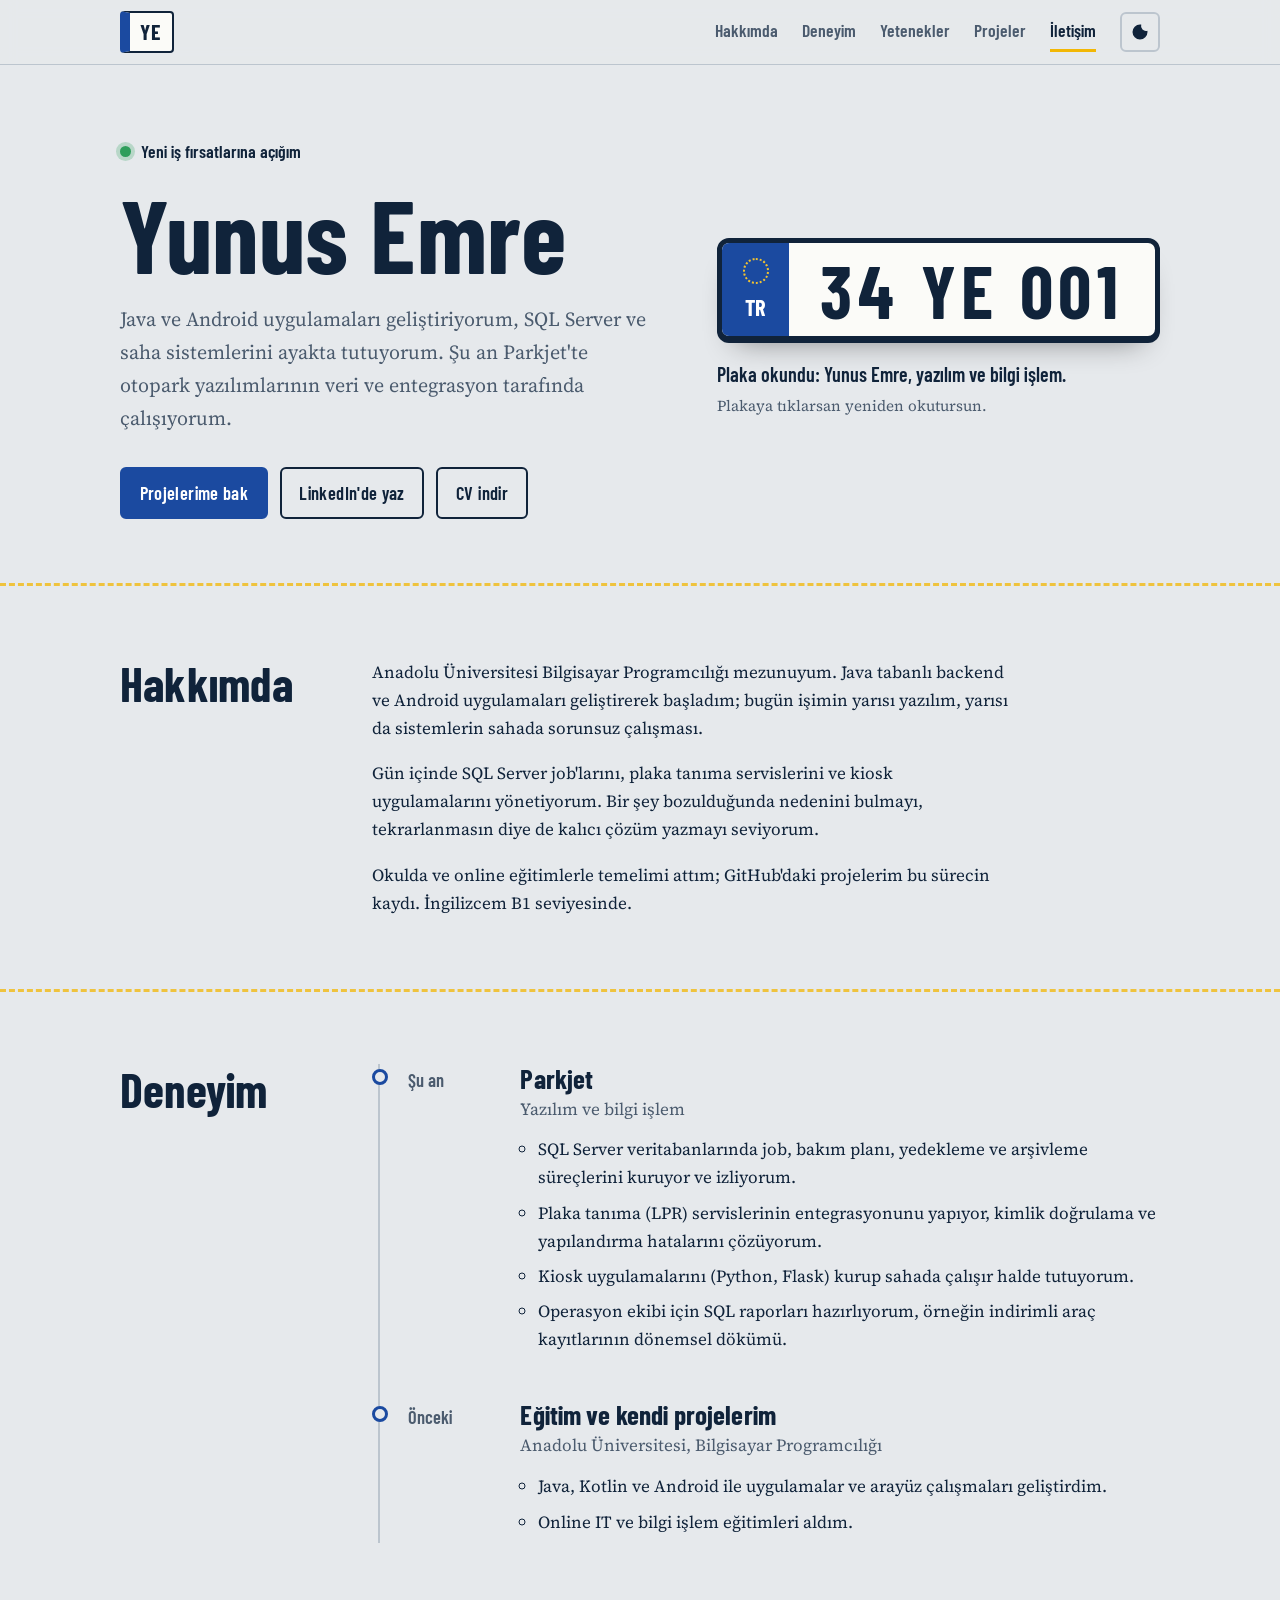
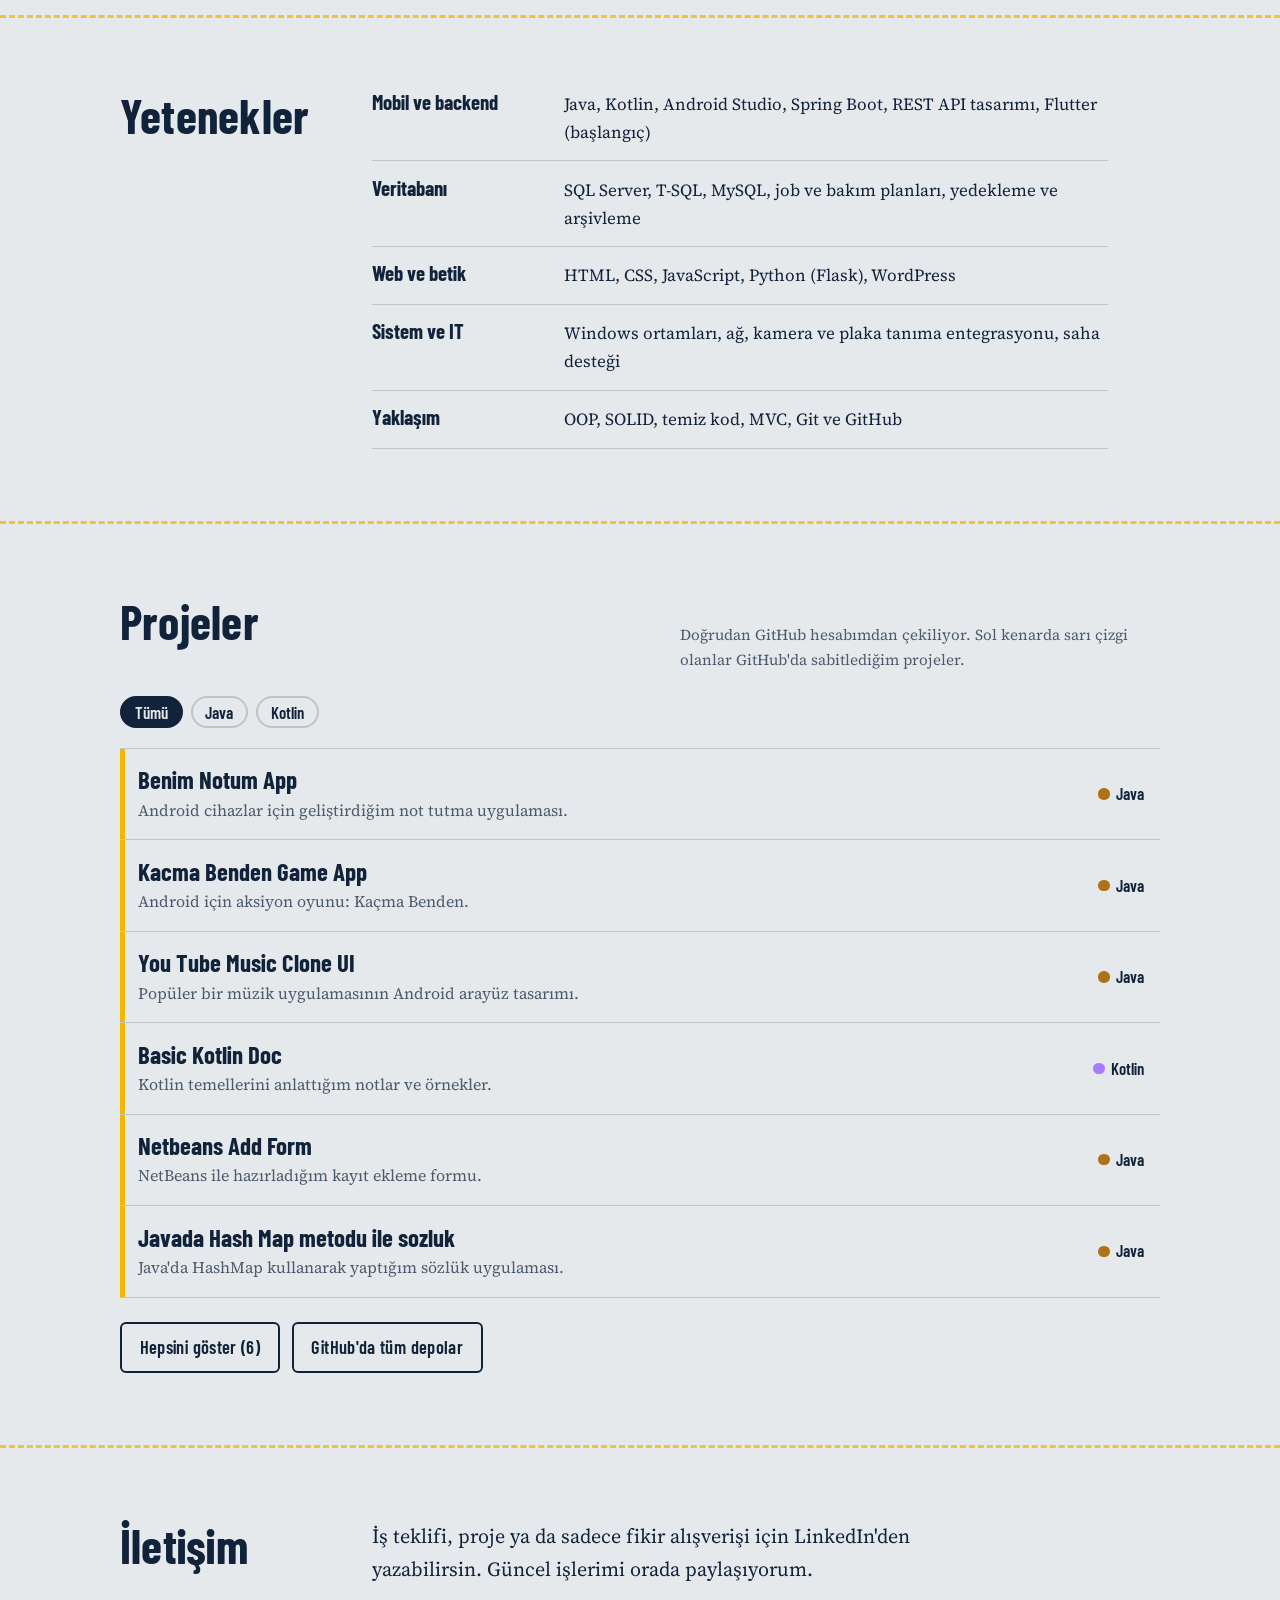
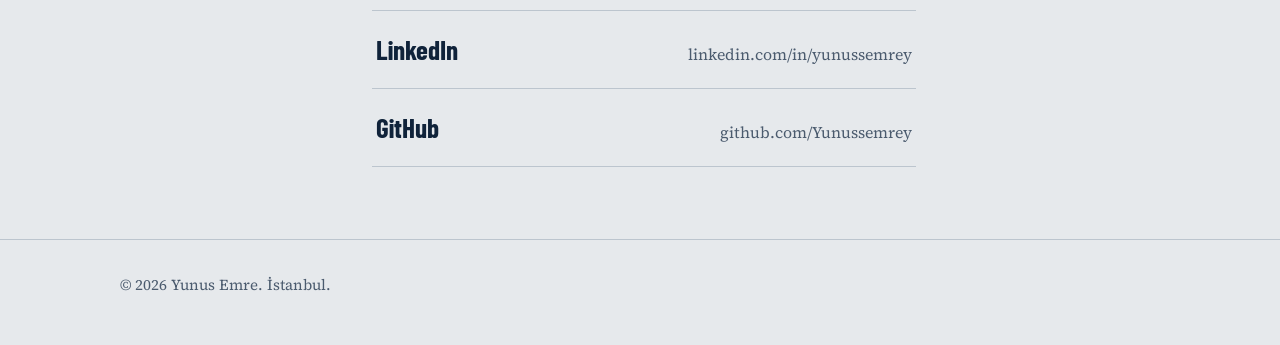
==== index.html @ e67d63f5 "v1" ====
<!DOCTYPE html>
<html lang="tr">
<head>
  <meta charset="UTF-8">
  <meta name="viewport" content="width=device-width, initial-scale=1">
  <title>Yunus Emre | Yazılım Geliştirici ve Bilgi İşlem</title>
  <meta name="description" content="Yunus Emre: Java, Android ve SQL Server odaklı yazılım geliştirici. Projeler, iş deneyimi ve iletişim bilgileri.">
  <meta name="author" content="Yunus Emre">
  <link rel="canonical" href="https://yunussemrey.github.io/">
  <meta name="theme-color" content="#1b4aa0">

  <meta property="og:type" content="website">
  <meta property="og:title" content="Yunus Emre | Yazılım Geliştirici ve Bilgi İşlem">
  <meta property="og:description" content="Java, Android ve SQL Server projelerim, iş deneyimim ve iletişim bilgilerim.">
  <meta property="og:url" content="https://yunussemrey.github.io/">
  <meta property="og:locale" content="tr_TR">

  <link rel="icon" href="assets/img/favicon.svg" type="image/svg+xml">
  <link rel="preconnect" href="https://fonts.googleapis.com">
  <link rel="preconnect" href="https://fonts.gstatic.com" crossorigin>
  <link href="https://fonts.googleapis.com/css2?family=Barlow+Condensed:wght@500;600;700&family=Source+Serif+4:ital,wght@0,400;0,600;1,400&display=swap" rel="stylesheet">

  <!-- Tema: sayfa çizilmeden önce uygula, yanıp sönmeyi engeller -->
  <script>
    (function () {
      try {
        var saved = localStorage.getItem("theme");
        var dark = window.matchMedia("(prefers-color-scheme: dark)").matches;
        document.documentElement.setAttribute("data-theme", saved || (dark ? "dark" : "light"));
      } catch (e) { document.documentElement.setAttribute("data-theme", "light"); }
    })();
  </script>

  <link rel="stylesheet" href="assets/css/tokens.css">
  <link rel="stylesheet" href="assets/css/base.css">
  <link rel="stylesheet" href="assets/css/sections.css">

  <script type="application/ld+json">
  {
    "@context": "https://schema.org",
    "@type": "Person",
    "name": "Yunus Emre",
    "jobTitle": "Yazılım Geliştirici",
    "url": "https://yunussemrey.github.io/",
    "address": { "@type": "PostalAddress", "addressLocality": "İstanbul", "addressCountry": "TR" },
    "alumniOf": "Anadolu Üniversitesi",
    "knowsAbout": ["Java", "Android", "Kotlin", "Spring Boot", "SQL Server", "MySQL"],
    "sameAs": [
      "https://github.com/Yunussemrey",
      "https://www.linkedin.com/in/yunussemrey/"
    ]
  }
  </script>
</head>
<body>
  <a class="skip" href="#icerik">İçeriğe geç</a>

  <header class="top" id="top">
    <div class="wrap top__bar">
      <a class="brand" href="#top" aria-label="Yunus Emre, sayfanın başı">
        <span class="brand__mark">YE</span>
      </a>
      <nav class="nav" id="nav" aria-label="Ana menü">
        <a href="#hakkimda">Hakkımda</a>
        <a href="#deneyim">Deneyim</a>
        <a href="#yetenekler">Yetenekler</a>
        <a href="#projeler">Projeler</a>
        <a href="#iletisim">İletişim</a>
      </nav>
      <div class="top__actions">
        <button class="icon-btn" id="themeBtn" type="button" aria-label="Temayı değiştir">
          <svg viewBox="0 0 24 24" width="20" height="20" aria-hidden="true"><path fill="currentColor" d="M12 3a9 9 0 1 0 9 9c0-.5-.05-1-.14-1.47A6 6 0 0 1 13.47 3.14 9.1 9.1 0 0 0 12 3z"/></svg>
        </button>
        <button class="icon-btn menu-btn" id="menuBtn" type="button" aria-label="Menüyü aç" aria-expanded="false" aria-controls="nav">
          <svg viewBox="0 0 24 24" width="22" height="22" aria-hidden="true"><path fill="currentColor" d="M4 7h16v2H4zm0 4h16v2H4zm0 4h16v2H4z"/></svg>
        </button>
      </div>
    </div>
  </header>

  <main id="icerik">
    <!-- HERO -->
    <section class="hero">
      <div class="wrap hero__grid">
        <div class="hero__text">
          <p class="status"><span class="status__dot" aria-hidden="true"></span>Yeni iş fırsatlarına açığım</p>
          <h1>Yunus Emre</h1>
          <p class="lead">Java ve Android uygulamaları geliştiriyorum, SQL Server ve saha sistemlerini ayakta tutuyorum. Şu an Parkjet'te otopark yazılımlarının veri ve entegrasyon tarafında çalışıyorum.</p>
          <div class="cta">
            <a class="btn btn--primary" href="#projeler">Projelerime bak</a>
            <a class="btn" href="https://www.linkedin.com/in/yunussemrey/" target="_blank" rel="noopener">LinkedIn'de yaz</a>
            <a class="btn" id="cvBtn" href="assets/cv/Yunus-Emre-CV.pdf" download>CV indir</a>
          </div>
        </div>

        <div class="hero__plate">
          <button class="plate" id="plate" type="button" aria-label="Plakayı yeniden okut">
            <span class="plate__band" aria-hidden="true"><i></i>TR</span>
            <span class="plate__chars" id="plateChars" aria-hidden="true">34 YE 001</span>
            <span class="plate__scan" aria-hidden="true"></span>
          </button>
          <p class="readout" id="readout" aria-live="polite">Plaka okundu: Yunus Emre, yazılım ve bilgi işlem.</p>
          <p class="hint">Plakaya tıklarsan yeniden okutursun.</p>
        </div>
      </div>
    </section>

    <!-- HAKKIMDA -->
    <section class="section" id="hakkimda">
      <div class="wrap section__grid">
        <h2>Hakkımda</h2>
        <div class="prose">
          <p>Anadolu Üniversitesi Bilgisayar Programcılığı mezunuyum. Java tabanlı backend ve Android uygulamaları geliştirerek başladım; bugün işimin yarısı yazılım, yarısı da sistemlerin sahada sorunsuz çalışması.</p>
          <p>Gün içinde SQL Server job'larını, plaka tanıma servislerini ve kiosk uygulamalarını yönetiyorum. Bir şey bozulduğunda nedenini bulmayı, tekrarlanmasın diye de kalıcı çözüm yazmayı seviyorum.</p>
          <p>Okulda ve online eğitimlerle temelimi attım; GitHub'daki projelerim bu sürecin kaydı. İngilizcem B1 seviyesinde.</p>
        </div>
      </div>
    </section>

    <!-- DENEYİM -->
    <section class="section" id="deneyim">
      <div class="wrap section__grid">
        <h2>Deneyim</h2>
        <ol class="timeline">
          <li>
            <div class="timeline__when">Şu an</div>
            <div class="timeline__body">
              <h3>Parkjet</h3>
              <p class="role">Yazılım ve bilgi işlem</p>
              <ul>
                <li>SQL Server veritabanlarında job, bakım planı, yedekleme ve arşivleme süreçlerini kuruyor ve izliyorum.</li>
                <li>Plaka tanıma (LPR) servislerinin entegrasyonunu yapıyor, kimlik doğrulama ve yapılandırma hatalarını çözüyorum.</li>
                <li>Kiosk uygulamalarını (Python, Flask) kurup sahada çalışır halde tutuyorum.</li>
                <li>Operasyon ekibi için SQL raporları hazırlıyorum, örneğin indirimli araç kayıtlarının dönemsel dökümü.</li>
              </ul>
            </div>
          </li>
          <li>
            <div class="timeline__when">Önceki</div>
            <div class="timeline__body">
              <h3>Eğitim ve kendi projelerim</h3>
              <p class="role">Anadolu Üniversitesi, Bilgisayar Programcılığı</p>
              <ul>
                <li>Java, Kotlin ve Android ile uygulamalar ve arayüz çalışmaları geliştirdim.</li>
                <li>Online IT ve bilgi işlem eğitimleri aldım.</li>
              </ul>
            </div>
          </li>
        </ol>
      </div>
    </section>

    <!-- YETENEKLER -->
    <section class="section" id="yetenekler">
      <div class="wrap section__grid">
        <h2>Yetenekler</h2>
        <dl class="skills">
          <div><dt>Mobil ve backend</dt><dd>Java, Kotlin, Android Studio, Spring Boot, REST API tasarımı, Flutter (başlangıç)</dd></div>
          <div><dt>Veritabanı</dt><dd>SQL Server, T-SQL, MySQL, job ve bakım planları, yedekleme ve arşivleme</dd></div>
          <div><dt>Web ve betik</dt><dd>HTML, CSS, JavaScript, Python (Flask), WordPress</dd></div>
          <div><dt>Sistem ve IT</dt><dd>Windows ortamları, ağ, kamera ve plaka tanıma entegrasyonu, saha desteği</dd></div>
          <div><dt>Yaklaşım</dt><dd>OOP, SOLID, temiz kod, MVC, Git ve GitHub</dd></div>
        </dl>
      </div>
    </section>

    <!-- PROJELER -->
    <section class="section" id="projeler">
      <div class="wrap">
        <div class="projects__head">
          <h2>Projeler</h2>
          <p class="note">Doğrudan GitHub hesabımdan çekiliyor. Sol kenarda sarı çizgi olanlar GitHub'da sabitlediğim projeler.</p>
        </div>
        <div class="filters" id="filters" role="group" aria-label="Dile göre filtrele"></div>
        <ul class="repos" id="repos" aria-live="polite">
          <li class="repos__state">Projeler yükleniyor…</li>
        </ul>
        <div class="repos__more">
          <button class="btn" id="moreBtn" type="button" hidden>Hepsini göster</button>
          <a class="btn" href="https://github.com/Yunussemrey?tab=repositories" target="_blank" rel="noopener">GitHub'da tüm depolar</a>
        </div>
      </div>
    </section>

    <!-- İLETİŞİM -->
    <section class="section" id="iletisim">
      <div class="wrap section__grid">
        <h2>İletişim</h2>
        <div class="contact">
          <p class="contact__lead">İş teklifi, proje ya da sadece fikir alışverişi için LinkedIn'den yazabilirsin. Güncel işlerimi orada paylaşıyorum.</p>
          <ul class="contact__links">
            <li><a href="https://www.linkedin.com/in/yunussemrey/" target="_blank" rel="noopener">LinkedIn<span>linkedin.com/in/yunussemrey</span></a></li>
            <li><a href="https://github.com/Yunussemrey" target="_blank" rel="noopener">GitHub<span>github.com/Yunussemrey</span></a></li>
          </ul>
        </div>
      </div>
    </section>
  </main>

  <footer class="foot">
    <div class="wrap">
      <p>© <span id="year">2026</span> Yunus Emre. İstanbul.</p>
    </div>
  </footer>

  <script src="assets/js/config.js"></script>
  <script src="assets/js/theme.js"></script>
  <script src="assets/js/hero.js"></script>
  <script src="assets/js/projects.js"></script>
  <script src="assets/js/main.js"></script>
</body>
</html>
---- assets/css/tokens.css ----
/* Renk ve ölçü değişkenleri. Siteyi yeniden renklendirmek için sadece burayı değiştir. */
:root {
  --paper: #e6e9ec;      /* beton gri zemin */
  --surface: #f6f7f4;    /* satır hover zemini */
  --ink: #10233a;        /* ana metin */
  --muted: #4b5b6e;      /* ikincil metin */
  --line: #bcc5ce;       /* ince çizgiler */
  --blue: #1b4aa0;       /* TR plaka bandı mavisi, ana vurgu */
  --on-blue: #ffffff;
  --signal: #f2b705;     /* yol çizgisi sarısı, ikincil vurgu */

  --font-display: "Barlow Condensed", "Arial Narrow", sans-serif;
  --font-body: "Source Serif 4", Georgia, serif;

  --radius: 6px;
  --maxw: 1080px;
}

[data-theme="dark"] {
  --paper: #121a22;
  --surface: #1a242e;
  --ink: #e8edf2;
  --muted: #9aa9b8;
  --line: #2c3a47;
  --blue: #7aa5f5;
  --on-blue: #0d1a2b;
  --signal: #f2c230;
}
---- assets/css/base.css ----
*, *::before, *::after { box-sizing: border-box; }
html { scroll-behavior: smooth; scroll-padding-top: 5rem; }
body {
  margin: 0;
  background: var(--paper);
  color: var(--ink);
  font-family: var(--font-body);
  font-size: 1.0625rem;
  line-height: 1.65;
  -webkit-font-smoothing: antialiased;
}
h1, h2, h3 { font-family: var(--font-display); line-height: 1.05; margin: 0; font-weight: 700; letter-spacing: .005em; }
p { margin: 0 0 1em; }
a { color: inherit; }
ul, ol { margin: 0; padding: 0; }
img, svg { display: block; max-width: 100%; }

.wrap { width: 100%; max-width: var(--maxw); margin: 0 auto; padding: 0 1.25rem; }

:focus-visible { outline: 3px solid var(--blue); outline-offset: 3px; border-radius: 3px; }

.skip { position: absolute; left: -999px; top: 0; background: var(--ink); color: var(--paper); padding: .6rem 1rem; z-index: 100; }
.skip:focus { left: 0; }

/* Butonlar */
.btn {
  display: inline-flex; align-items: center; justify-content: center;
  font-family: var(--font-display); font-weight: 600; font-size: 1.15rem; letter-spacing: .02em;
  padding: .55rem 1.1rem; border: 2px solid var(--ink); border-radius: var(--radius);
  background: transparent; color: var(--ink); text-decoration: none; cursor: pointer;
  transition: background .15s, color .15s, transform .15s;
}
.btn:hover { background: var(--ink); color: var(--paper); }
.btn:active { transform: translateY(1px); }
.btn--primary { background: var(--blue); border-color: var(--blue); color: var(--on-blue); }
.btn--primary:hover { background: var(--ink); border-color: var(--ink); color: var(--paper); }

.icon-btn {
  width: 40px; height: 40px; display: inline-grid; place-items: center;
  background: transparent; border: 2px solid var(--line); border-radius: var(--radius);
  color: var(--ink); cursor: pointer;
}
.icon-btn:hover { border-color: var(--ink); }

@media (prefers-reduced-motion: reduce) {
  html { scroll-behavior: auto; }
  * { animation: none !important; transition: none !important; }
}
---- assets/css/sections.css ----
/* ---------- Üst çubuk ---------- */
.top { position: sticky; top: 0; z-index: 50; background: color-mix(in srgb, var(--paper) 90%, transparent); backdrop-filter: blur(8px); border-bottom: 1px solid var(--line); }
.top__bar { display: flex; align-items: center; gap: 1.5rem; height: 4rem; }
.brand { text-decoration: none; }
.brand__mark {
  display: inline-block; font-family: var(--font-display); font-weight: 700; font-size: 1.35rem; letter-spacing: .08em;
  padding: .1rem .6rem; background: #fbfbf8; color: #10233a; border: 2px solid #10233a; border-left: 10px solid #1b4aa0; border-radius: 4px;
}
.nav { display: flex; gap: 1.5rem; margin-left: auto; }
.nav a { font-family: var(--font-display); font-weight: 600; font-size: 1.1rem; text-decoration: none; color: var(--muted); padding: .25rem 0; border-bottom: 3px solid transparent; }
.nav a:hover { color: var(--ink); }
.nav a.is-active { color: var(--ink); border-bottom-color: var(--signal); }
.top__actions { display: flex; gap: .5rem; }
.menu-btn { display: none; }

@media (max-width: 720px) {
  .menu-btn { display: inline-grid; }
  .top__actions { margin-left: auto; }
  .nav { display: none; position: absolute; top: 4rem; left: 0; right: 0; flex-direction: column; gap: 0; margin: 0; background: var(--paper); border-bottom: 1px solid var(--line); padding: .5rem 1.25rem 1rem; }
  .nav.is-open { display: flex; }
  .nav a { padding: .7rem 0; border-bottom: 1px solid var(--line); font-size: 1.25rem; }
}

/* ---------- Hero ---------- */
.hero { padding: 4.5rem 0 4rem; }
.hero__grid { display: grid; grid-template-columns: 1.1fr .9fr; gap: 3.5rem; align-items: center; }
.status { display: inline-flex; align-items: center; gap: .6rem; font-family: var(--font-display); font-weight: 600; font-size: 1.1rem; margin-bottom: 1.2rem; }
.status__dot { width: .7rem; height: .7rem; border-radius: 50%; background: #2e9e5b; box-shadow: 0 0 0 4px color-mix(in srgb, #2e9e5b 25%, transparent); }
.hero h1 { font-size: clamp(3.6rem, 9vw, 6.5rem); line-height: .92; margin-bottom: 1.4rem; }
.lead { font-size: 1.25rem; max-width: 34em; color: var(--muted); margin-bottom: 2rem; }
.cta { display: flex; flex-wrap: wrap; gap: .75rem; }

/* Plaka: sitenin ana "okutma" anı */
.hero__plate { display: flex; flex-direction: column; align-items: flex-start; }
.plate {
  position: relative; display: flex; align-items: stretch; width: 100%; max-width: 480px; padding: 0; overflow: hidden;
  background: #fbfbf8; color: #10233a; border: 5px solid #10233a; border-radius: 12px; cursor: pointer;
  box-shadow: 0 2px 0 #10233a, 0 18px 30px -18px rgba(0,0,0,.45);
  font: inherit;
}
.plate__band { display: flex; flex-direction: column; align-items: center; justify-content: flex-end; gap: .35rem; width: 4.2rem; padding: .5rem 0 .6rem; background: #1b4aa0; color: #fff; font-family: var(--font-display); font-weight: 700; font-size: 1.4rem; }
.plate__band i { width: 1.6rem; height: 1.6rem; border-radius: 50%; border: 2px dotted #f2c230; }
.plate__chars { flex: 1; display: grid; place-items: center; padding: .6rem .8rem; font-family: var(--font-display); font-weight: 700; font-size: clamp(2.8rem, 8vw, 4.6rem); letter-spacing: .08em; line-height: 1; white-space: nowrap; }
.plate__scan { position: absolute; top: 0; bottom: 0; left: 0; width: 4px; background: var(--signal, #f2b705); box-shadow: 0 0 18px 6px rgba(242,183,5,.55); opacity: 0; pointer-events: none; }
.plate.is-scanning .plate__scan { animation: scan 1.3s ease-in-out forwards; }
@keyframes scan { 0% { left: 0; opacity: 1; } 95% { opacity: 1; } 100% { left: calc(100% - 4px); opacity: 0; } }
.readout { margin: 1.1rem 0 .1rem; font-family: var(--font-display); font-weight: 600; font-size: 1.25rem; min-height: 1.6em; }
.hint { margin: 0; color: var(--muted); font-size: .95rem; }

@media (max-width: 860px) {
  .hero { padding-top: 3rem; }
  .hero__grid { grid-template-columns: 1fr; gap: 2.5rem; }
}

/* ---------- Ortak bölüm düzeni ---------- */
.section { padding: 4.5rem 0; border-top: 3px dashed color-mix(in srgb, var(--signal) 75%, transparent); }
.section__grid { display: grid; grid-template-columns: 220px 1fr; gap: 2rem; }
.section h2 { font-size: clamp(2.2rem, 5vw, 3rem); }
@media (max-width: 860px) { .section__grid { grid-template-columns: 1fr; gap: 1.25rem; } .section { padding: 3.25rem 0; } }

.prose { max-width: 40rem; }
.prose p:last-child { margin-bottom: 0; }

/* ---------- Deneyim (gerçekten sıralı içerik, bu yüzden zaman çizgisi) ---------- */
.timeline { list-style: none; border-left: 2px solid var(--line); margin-left: .4rem; }
.timeline > li { position: relative; display: grid; grid-template-columns: 6rem 1fr; gap: 1rem; padding: 0 0 2.5rem 1.75rem; }
.timeline > li:last-child { padding-bottom: 0; }
.timeline > li::before { content: ""; position: absolute; left: -.55rem; top: .35rem; width: 1rem; height: 1rem; border-radius: 50%; background: var(--paper); border: 3px solid var(--blue); }
.timeline__when { font-family: var(--font-display); font-weight: 600; font-size: 1.15rem; color: var(--muted); padding-top: .1rem; }
.timeline h3 { font-size: 1.7rem; }
.role { color: var(--muted); margin: .15rem 0 .8rem; }
.timeline ul { padding-left: 1.1rem; max-width: 42rem; }
.timeline ul li { margin-bottom: .45rem; }
@media (max-width: 560px) { .timeline > li { grid-template-columns: 1fr; gap: .2rem; } }

/* ---------- Yetenekler ---------- */
.skills { margin: 0; max-width: 46rem; }
.skills > div { display: grid; grid-template-columns: 11rem 1fr; gap: 1rem; padding: .9rem 0; border-bottom: 1px solid var(--line); }
.skills > div:first-child { padding-top: 0; }
.skills dt { font-family: var(--font-display); font-weight: 700; font-size: 1.3rem; line-height: 1.2; }
.skills dd { margin: 0; }
@media (max-width: 560px) { .skills > div { grid-template-columns: 1fr; gap: .2rem; } }

/* ---------- Projeler ---------- */
.projects__head { display: flex; flex-wrap: wrap; align-items: baseline; justify-content: space-between; gap: .5rem 2rem; margin-bottom: 1.5rem; }
.note { margin: 0; color: var(--muted); font-size: .95rem; max-width: 30rem; }
.filters { display: flex; flex-wrap: wrap; gap: .5rem; margin-bottom: 1.25rem; }
.filters button { font-family: var(--font-display); font-weight: 600; font-size: 1.05rem; padding: .25rem .8rem; background: transparent; color: var(--ink); border: 2px solid var(--line); border-radius: 999px; cursor: pointer; }
.filters button:hover { border-color: var(--ink); }
.filters button[aria-pressed="true"] { background: var(--ink); color: var(--paper); border-color: var(--ink); }

.repos { list-style: none; border-top: 1px solid var(--line); }
.repos__state { padding: 1.5rem 0; color: var(--muted); }
.repo { position: relative; display: grid; grid-template-columns: 1fr auto; gap: .25rem 2rem; padding: 1.1rem 1rem 1.1rem 1.1rem; border-bottom: 1px solid var(--line); text-decoration: none; transition: background .15s; }
.repo:hover { background: var(--surface); }
.repo:hover .repo__name { text-decoration: underline; text-decoration-thickness: 2px; text-underline-offset: 4px; }
.repo.is-pinned::before { content: ""; position: absolute; left: 0; top: 0; bottom: 0; width: 5px; background: var(--signal); }
.repo__name { font-family: var(--font-display); font-weight: 700; font-size: 1.55rem; line-height: 1.1; }
.repo__desc { grid-column: 1; margin: 0; color: var(--muted); font-size: 1rem; line-height: 1.5; max-width: 40rem; }
.repo__meta { grid-column: 2; grid-row: 1 / span 2; align-self: center; text-align: right; font-family: var(--font-display); font-weight: 600; font-size: 1.05rem; color: var(--muted); display: flex; flex-direction: column; gap: .15rem; }
.lang { display: inline-flex; align-items: center; gap: .4rem; justify-content: flex-end; color: var(--ink); }
.lang i { width: .7rem; height: .7rem; border-radius: 50%; background: var(--c, var(--muted)); }
.repos__more { display: flex; flex-wrap: wrap; gap: .75rem; margin-top: 1.5rem; }
@media (max-width: 560px) {
  .repo { grid-template-columns: 1fr; }
  .repo__meta { grid-column: 1; grid-row: auto; text-align: left; flex-direction: row; gap: 1rem; margin-top: .4rem; }
  .lang { justify-content: flex-start; }
}

/* ---------- İletişim ---------- */
.contact__lead { font-size: 1.25rem; max-width: 34rem; }
.contact__links { list-style: none; margin-top: 1.5rem; max-width: 34rem; border-top: 1px solid var(--line); }
.contact__links a { display: flex; justify-content: space-between; align-items: baseline; gap: 1rem; padding: 1rem .25rem; border-bottom: 1px solid var(--line); text-decoration: none; font-family: var(--font-display); font-weight: 700; font-size: 1.7rem; }
.contact__links a span { font-family: var(--font-body); font-weight: 400; font-size: 1rem; color: var(--muted); }
.contact__links a:hover { background: var(--surface); }

/* ---------- Alt bilgi ---------- */
.foot { padding: 2rem 0 3rem; border-top: 1px solid var(--line); color: var(--muted); font-size: .95rem; }
.foot p { margin: 0; }
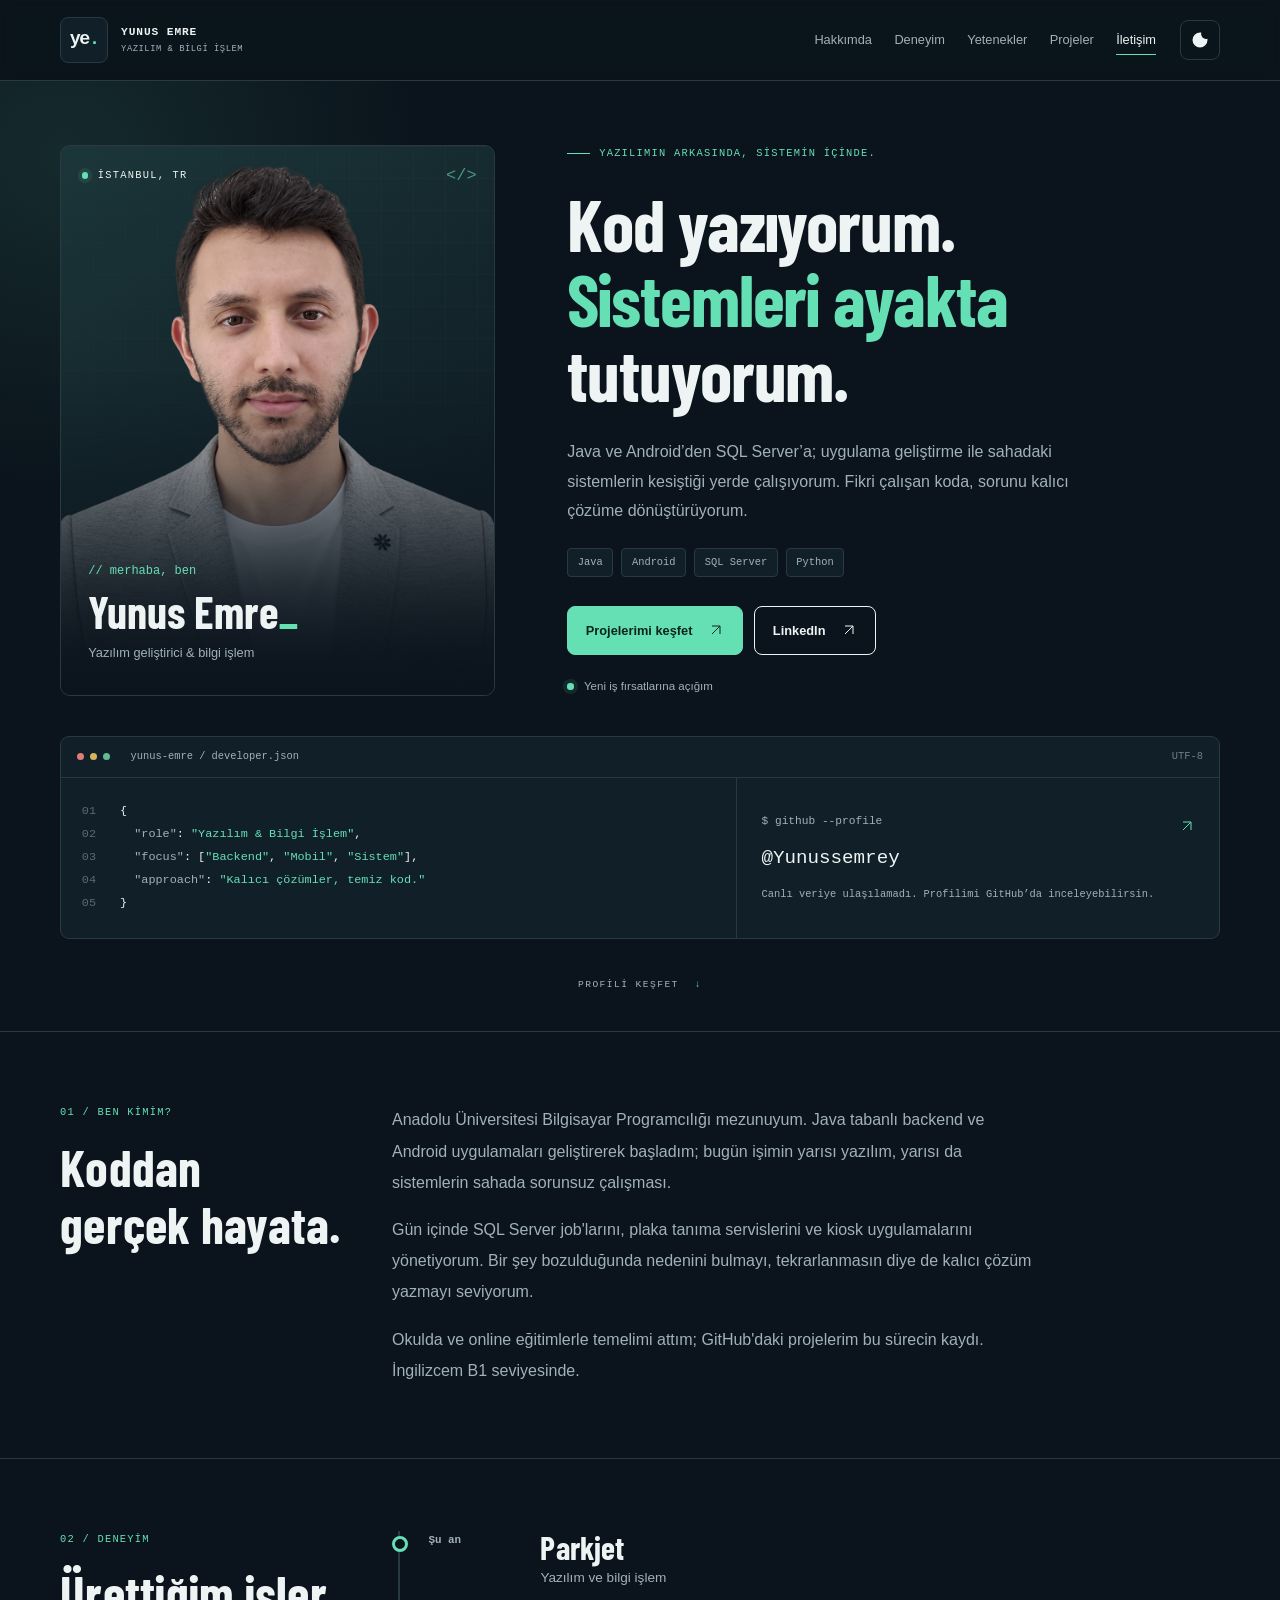
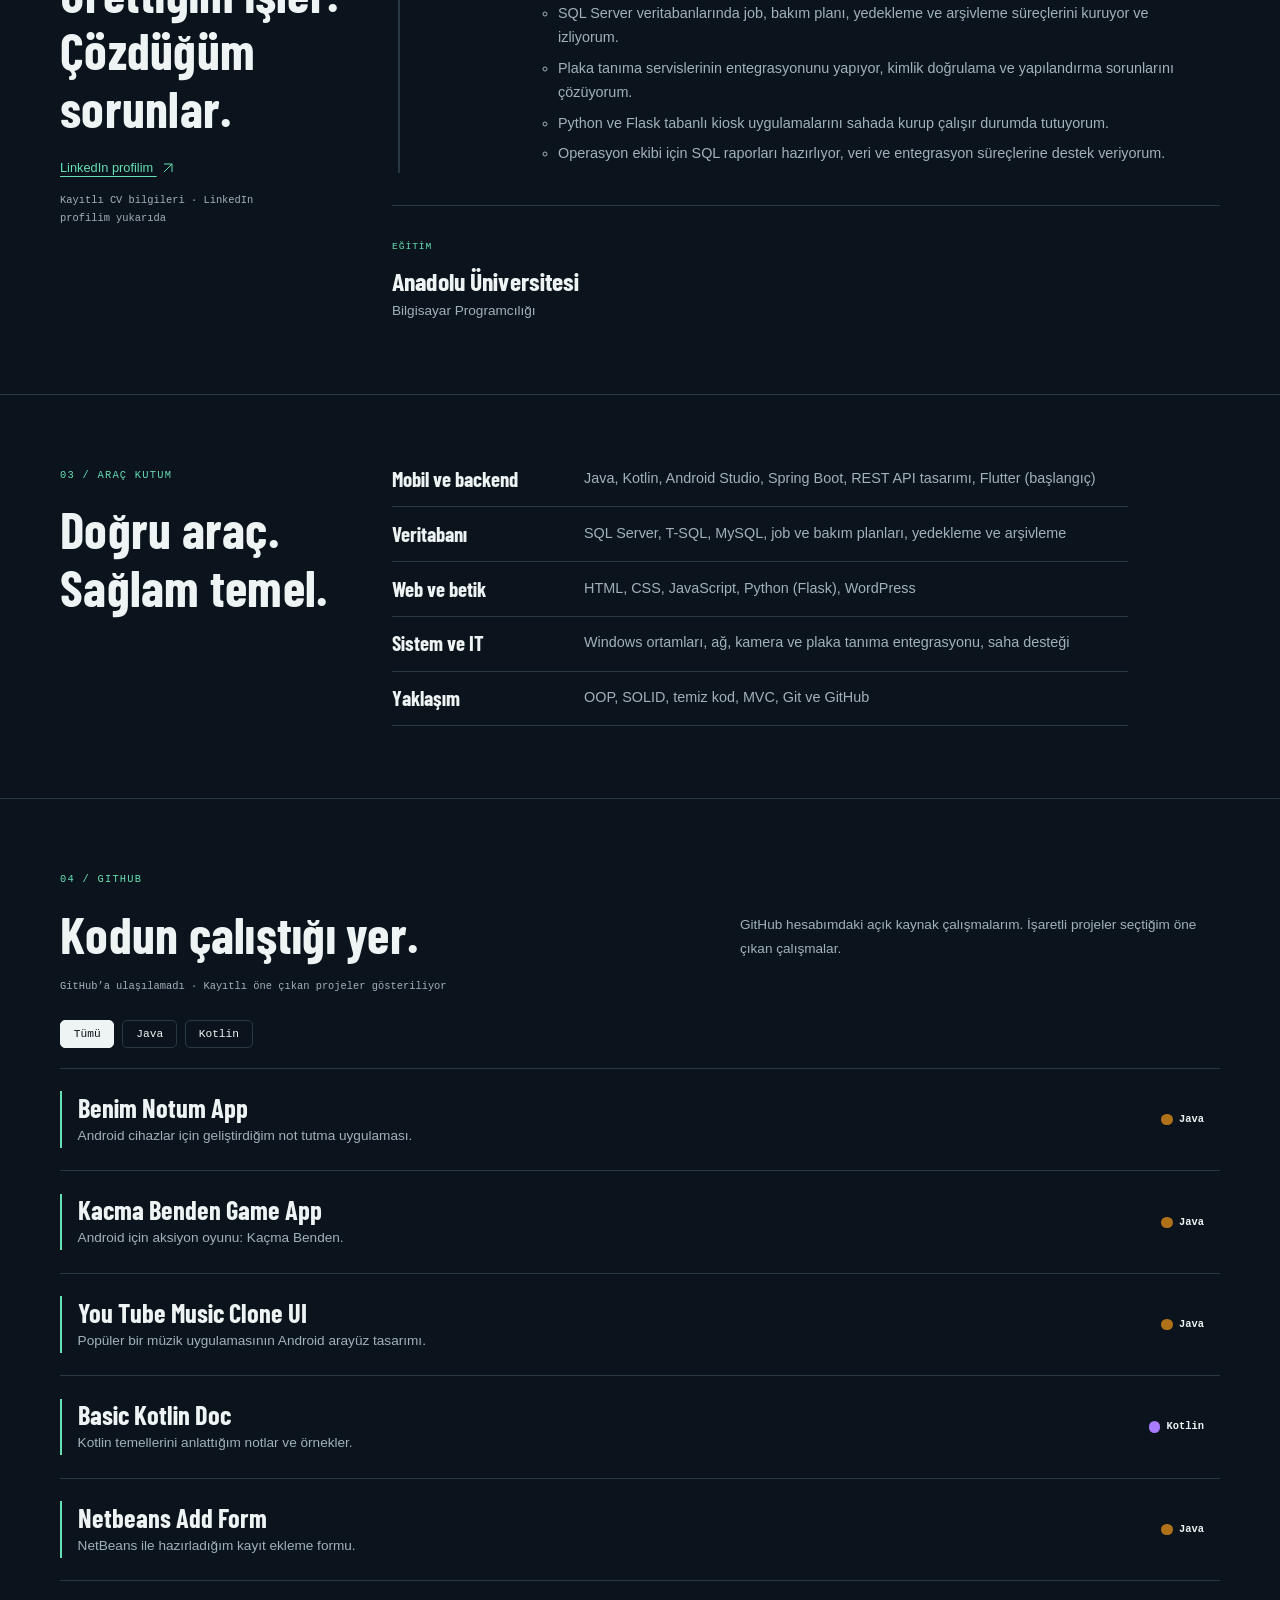
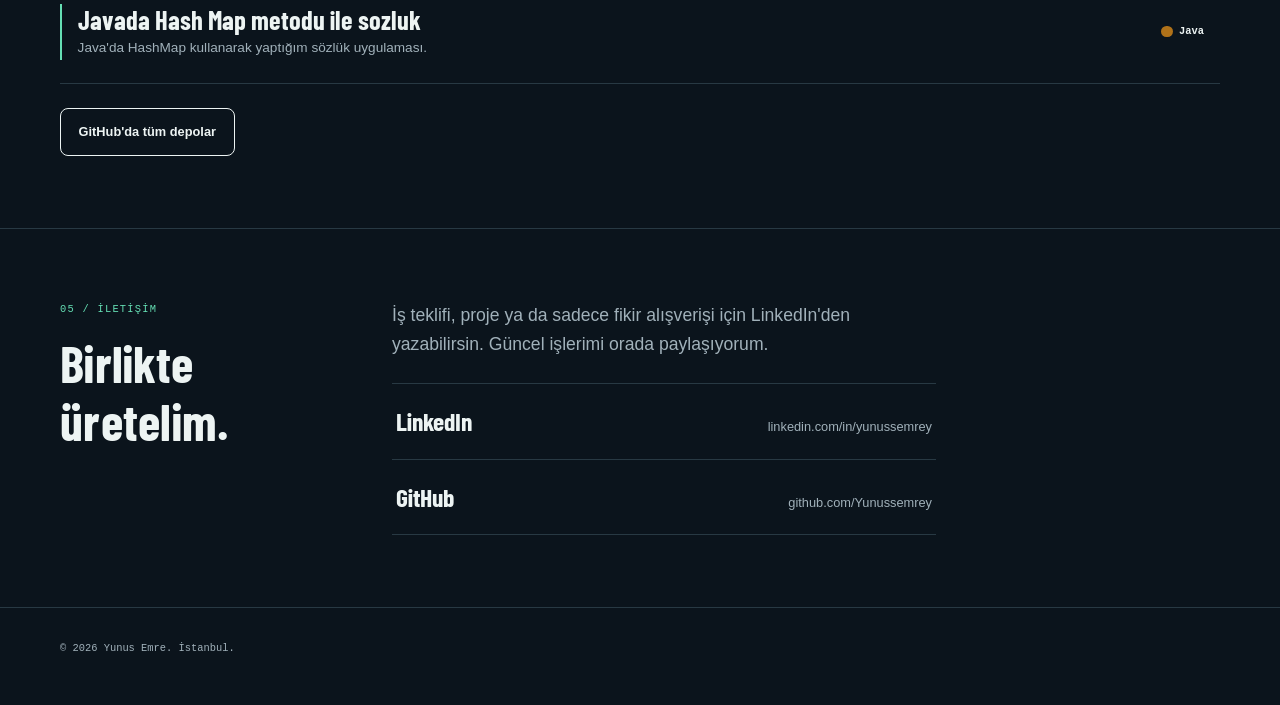
==== commit 7cb111bc: "v1.2" ====
--- a/index.html
+++ b/index.html
@@ -7,7 +7,7 @@
   <meta name="description" content="Yunus Emre: Java, Android ve SQL Server odaklı yazılım geliştirici. Projeler, iş deneyimi ve iletişim bilgileri.">
   <meta name="author" content="Yunus Emre">
   <link rel="canonical" href="https://yunussemrey.github.io/">
-  <meta name="theme-color" content="#1b4aa0">
+  <meta name="theme-color" content="#101b26">
 
   <meta property="og:type" content="website">
   <meta property="og:title" content="Yunus Emre | Yazılım Geliştirici ve Bilgi İşlem">
@@ -25,9 +25,8 @@
     (function () {
       try {
         var saved = localStorage.getItem("theme");
-        var dark = window.matchMedia("(prefers-color-scheme: dark)").matches;
-        document.documentElement.setAttribute("data-theme", saved || (dark ? "dark" : "light"));
-      } catch (e) { document.documentElement.setAttribute("data-theme", "light"); }
+        document.documentElement.setAttribute("data-theme", saved || "dark");
+      } catch (e) { document.documentElement.setAttribute("data-theme", "dark"); }
     })();
   </script>
 
@@ -58,7 +57,7 @@
   <header class="top" id="top">
     <div class="wrap top__bar">
       <a class="brand" href="#top" aria-label="Yunus Emre, sayfanın başı">
-        <span class="brand__mark">YE</span>
+        <span class="brand__mark">ye<span>.</span></span><span class="brand__label">YUNUS EMRE<span>YAZILIM &amp; BİLGİ İŞLEM</span></span>
       </a>
       <nav class="nav" id="nav" aria-label="Ana menü">
         <a href="#hakkimda">Hakkımda</a>
@@ -79,36 +78,55 @@
   </header>
 
   <main id="icerik">
-    <!-- HERO -->
-    <section class="hero">
-      <div class="wrap hero__grid">
-        <div class="hero__text">
-          <p class="status"><span class="status__dot" aria-hidden="true"></span>Yeni iş fırsatlarına açığım</p>
-          <h1>Yunus Emre</h1>
-          <p class="lead">Java ve Android uygulamaları geliştiriyorum, SQL Server ve saha sistemlerini ayakta tutuyorum. Şu an Parkjet'te otopark yazılımlarının veri ve entegrasyon tarafında çalışıyorum.</p>
-          <div class="cta">
-            <a class="btn btn--primary" href="#projeler">Projelerime bak</a>
-            <a class="btn" href="https://www.linkedin.com/in/yunussemrey/" target="_blank" rel="noopener">LinkedIn'de yaz</a>
-            <a class="btn" id="cvBtn" href="assets/cv/Yunus-Emre-CV.pdf" download>CV indir</a>
+    <section class="hero" aria-labelledby="heroTitle">
+      <div class="hero__ambient" aria-hidden="true"></div>
+      <div class="wrap">
+        <div class="hero__grid">
+          <div class="portrait" id="portrait">
+            <div class="portrait__grid" aria-hidden="true"></div>
+            <span class="portrait__label"><span class="status__dot"></span>İSTANBUL, TR</span>
+            <img class="portrait__image" src="assets/img/portrait.png" alt="Yunus Emre" width="1086" height="1448" fetchpriority="high">
+            <div class="portrait__caption"><span class="mono">// merhaba, ben</span><strong>Yunus Emre<span>_</span></strong><span>Yazılım geliştirici &amp; bilgi işlem</span></div>
+            <span class="portrait__corner" aria-hidden="true">&lt;/&gt;</span>
           </div>
-        </div>
-
-        <div class="hero__plate">
-          <button class="plate" id="plate" type="button" aria-label="Plakayı yeniden okut">
-            <span class="plate__band" aria-hidden="true"><i></i>TR</span>
-            <span class="plate__chars" id="plateChars" aria-hidden="true">34 YE 001</span>
-            <span class="plate__scan" aria-hidden="true"></span>
-          </button>
-          <p class="readout" id="readout" aria-live="polite">Plaka okundu: Yunus Emre, yazılım ve bilgi işlem.</p>
-          <p class="hint">Plakaya tıklarsan yeniden okutursun.</p>
-        </div>
+          <div class="hero__text">
+            <p class="eyebrow"><span></span>YAZILIMIN ARKASINDA, SİSTEMİN İÇİNDE.</p>
+            <h1 id="heroTitle">Kod yazıyorum.<br><span>Sistemleri ayakta</span><br>tutuyorum.</h1>
+            <p class="lead">Java ve Android’den SQL Server’a; uygulama geliştirme ile sahadaki sistemlerin kesiştiği yerde çalışıyorum. Fikri çalışan koda, sorunu kalıcı çözüme dönüştürüyorum.</p>
+            <div class="stack" aria-label="Odaklandığım teknolojiler"><span>Java</span><span>Android</span><span>SQL Server</span><span>Python</span></div>
+            <div class="cta">
+              <a class="btn btn--primary" href="#projeler">Projelerimi keşfet <svg class="arrow-icon" viewBox="0 0 24 24" width="16" height="16" fill="none" stroke="currentColor" stroke-width="1.5" aria-hidden="true"><path d="M6 18 18 6M6 6h12v12"/></svg></a>
+              <a class="btn" href="https://www.linkedin.com/in/yunussemrey/" target="_blank" rel="noopener">LinkedIn <svg class="arrow-icon" viewBox="0 0 24 24" width="16" height="16" fill="none" stroke="currentColor" stroke-width="1.5" aria-hidden="true"><path d="M6 18 18 6M6 6h12v12"/></svg></a>
+              <a class="btn btn--text" id="cvBtn" href="assets/cv/Yunus-Emre-CV.pdf" download hidden>CV indir ↓</a>
+            </div>
+            <p class="availability"><span class="status__dot"></span>Yeni iş fırsatlarına açığım</p>
+          </div>
+        </div>
+        <div class="workspace" aria-label="Teknik profilim">
+          <div class="workspace__bar"><span class="window-dots" aria-hidden="true"><i></i><i></i><i></i></span><span>yunus-emre / developer.json</span><span class="workspace__type">UTF-8</span></div>
+          <div class="workspace__body">
+            <div class="code-profile"><span class="code-profile__line"><b>01</b><span>{</span></span>
+              <span class="code-profile__line"><b>02</b><span>  <em>"role"</em>: <q>Yazılım &amp; Bilgi İşlem</q>,</span></span>
+              <span class="code-profile__line"><b>03</b><span>  <em>"focus"</em>: [<q>Backend</q>, <q>Mobil</q>, <q>Sistem</q>],</span></span>
+              <span class="code-profile__line"><b>04</b><span>  <em>"approach"</em>: <q>Kalıcı çözümler, temiz kod.</q></span></span>
+              <span class="code-profile__line"><b>05</b><span>}</span></span>
+            </div>
+            <div class="github-profile" id="githubProfile">
+              <div class="github-profile__head"><span class="mono">$ github --profile</span><a href="https://github.com/Yunussemrey" target="_blank" rel="noopener" aria-label="GitHub profilimi aç"><svg class="arrow-icon" viewBox="0 0 24 24" width="16" height="16" fill="none" stroke="currentColor" stroke-width="1.5" aria-hidden="true"><path d="M6 18 18 6M6 6h12v12"/></svg></a></div>
+              <a class="github-profile__user" href="https://github.com/Yunussemrey" target="_blank" rel="noopener">@Yunussemrey</a>
+              <div class="github-profile__stats" id="githubStats" hidden></div>
+              <p class="data-status" id="githubStatus" role="status">GitHub profili yükleniyor…</p>
+            </div>
+          </div>
+        </div>
+        <a class="hero__scroll mono" href="#hakkimda">PROFİLİ KEŞFET <span aria-hidden="true">↓</span></a>
       </div>
     </section>
 
     <!-- HAKKIMDA -->
     <section class="section" id="hakkimda">
       <div class="wrap section__grid">
-        <h2>Hakkımda</h2>
+        <div class="section__heading"><span class="eyebrow">01 / BEN KİMİM?</span><h2>Koddan<br>gerçek hayata.</h2></div>
         <div class="prose">
           <p>Anadolu Üniversitesi Bilgisayar Programcılığı mezunuyum. Java tabanlı backend ve Android uygulamaları geliştirerek başladım; bugün işimin yarısı yazılım, yarısı da sistemlerin sahada sorunsuz çalışması.</p>
           <p>Gün içinde SQL Server job'larını, plaka tanıma servislerini ve kiosk uygulamalarını yönetiyorum. Bir şey bozulduğunda nedenini bulmayı, tekrarlanmasın diye de kalıcı çözüm yazmayı seviyorum.</p>
@@ -120,40 +138,20 @@
     <!-- DENEYİM -->
     <section class="section" id="deneyim">
       <div class="wrap section__grid">
-        <h2>Deneyim</h2>
-        <ol class="timeline">
-          <li>
-            <div class="timeline__when">Şu an</div>
-            <div class="timeline__body">
-              <h3>Parkjet</h3>
-              <p class="role">Yazılım ve bilgi işlem</p>
-              <ul>
-                <li>SQL Server veritabanlarında job, bakım planı, yedekleme ve arşivleme süreçlerini kuruyor ve izliyorum.</li>
-                <li>Plaka tanıma (LPR) servislerinin entegrasyonunu yapıyor, kimlik doğrulama ve yapılandırma hatalarını çözüyorum.</li>
-                <li>Kiosk uygulamalarını (Python, Flask) kurup sahada çalışır halde tutuyorum.</li>
-                <li>Operasyon ekibi için SQL raporları hazırlıyorum, örneğin indirimli araç kayıtlarının dönemsel dökümü.</li>
-              </ul>
-            </div>
-          </li>
-          <li>
-            <div class="timeline__when">Önceki</div>
-            <div class="timeline__body">
-              <h3>Eğitim ve kendi projelerim</h3>
-              <p class="role">Anadolu Üniversitesi, Bilgisayar Programcılığı</p>
-              <ul>
-                <li>Java, Kotlin ve Android ile uygulamalar ve arayüz çalışmaları geliştirdim.</li>
-                <li>Online IT ve bilgi işlem eğitimleri aldım.</li>
-              </ul>
-            </div>
-          </li>
-        </ol>
+        <div class="section__heading"><span class="eyebrow">02 / DENEYİM</span><h2>Ürettiğim işler.<br>Çözdüğüm sorunlar.</h2><a class="text-link" href="https://www.linkedin.com/in/yunussemrey/" target="_blank" rel="noopener">LinkedIn profilim <svg class="arrow-icon" viewBox="0 0 24 24" width="16" height="16" fill="none" stroke="currentColor" stroke-width="1.5" aria-hidden="true"><path d="M6 18 18 6M6 6h12v12"/></svg></a><p class="data-status" id="experienceStatus" role="status">Kayıtlı deneyim bilgileri</p></div>
+        <div>
+          <ol class="timeline" id="experienceList">
+            <li><div class="timeline__when">Şu an</div><div class="timeline__body"><h3>Parkjet</h3><p class="role">Yazılım ve bilgi işlem</p><ul><li>SQL Server job, yedekleme, bakım ve arşivleme süreçleri.</li><li>Plaka tanıma servisleri, kiosk uygulamaları ve saha entegrasyonları.</li><li>Operasyon ekibi için SQL raporları ve teknik destek.</li></ul></div></li>
+          </ol>
+          <div class="education"><span class="mono">EĞİTİM</span><h3>Anadolu Üniversitesi</h3><p>Bilgisayar Programcılığı</p></div>
+        </div>
       </div>
     </section>
 
     <!-- YETENEKLER -->
     <section class="section" id="yetenekler">
       <div class="wrap section__grid">
-        <h2>Yetenekler</h2>
+        <div class="section__heading"><span class="eyebrow">03 / ARAÇ KUTUM</span><h2>Doğru araç.<br>Sağlam temel.</h2></div>
         <dl class="skills">
           <div><dt>Mobil ve backend</dt><dd>Java, Kotlin, Android Studio, Spring Boot, REST API tasarımı, Flutter (başlangıç)</dd></div>
           <div><dt>Veritabanı</dt><dd>SQL Server, T-SQL, MySQL, job ve bakım planları, yedekleme ve arşivleme</dd></div>
@@ -168,9 +166,10 @@
     <section class="section" id="projeler">
       <div class="wrap">
         <div class="projects__head">
-          <h2>Projeler</h2>
-          <p class="note">Doğrudan GitHub hesabımdan çekiliyor. Sol kenarda sarı çizgi olanlar GitHub'da sabitlediğim projeler.</p>
-        </div>
+          <div class="section__heading"><span class="eyebrow">04 / GITHUB</span><h2>Kodun çalıştığı yer.</h2></div>
+          <p class="note">GitHub hesabımdaki açık kaynak çalışmalarım. İşaretli projeler seçtiğim öne çıkan çalışmalar.</p>
+        </div>
+        <p class="data-status" id="projectsStatus" role="status">GitHub projeleri yükleniyor…</p>
         <div class="filters" id="filters" role="group" aria-label="Dile göre filtrele"></div>
         <ul class="repos" id="repos" aria-live="polite">
           <li class="repos__state">Projeler yükleniyor…</li>
@@ -185,7 +184,7 @@
     <!-- İLETİŞİM -->
     <section class="section" id="iletisim">
       <div class="wrap section__grid">
-        <h2>İletişim</h2>
+        <div class="section__heading"><span class="eyebrow">05 / İLETİŞİM</span><h2>Birlikte<br>üretelim.</h2></div>
         <div class="contact">
           <p class="contact__lead">İş teklifi, proje ya da sadece fikir alışverişi için LinkedIn'den yazabilirsin. Güncel işlerimi orada paylaşıyorum.</p>
           <ul class="contact__links">
@@ -204,9 +203,12 @@
   </footer>
 
   <script src="assets/js/config.js"></script>
+  <script src="assets/js/data.js"></script>
   <script src="assets/js/theme.js"></script>
   <script src="assets/js/hero.js"></script>
   <script src="assets/js/projects.js"></script>
+  <script src="assets/js/profile.js"></script>
+  <script src="assets/js/experience.js"></script>
   <script src="assets/js/main.js"></script>
 </body>
 </html>
--- a/assets/css/tokens.css
+++ b/assets/css/tokens.css
@@ -1,28 +1,26 @@
-/* Renk ve ölçü değişkenleri. Siteyi yeniden renklendirmek için sadece burayı değiştir. */
+/* Ortak renkler: koyu çalışma alanı ve açık tema. */
 :root {
-  --paper: #e6e9ec;      /* beton gri zemin */
-  --surface: #f6f7f4;    /* satır hover zemini */
-  --ink: #10233a;        /* ana metin */
-  --muted: #4b5b6e;      /* ikincil metin */
-  --line: #bcc5ce;       /* ince çizgiler */
-  --blue: #1b4aa0;       /* TR plaka bandı mavisi, ana vurgu */
+  --paper: #f4f6f5;
+  --surface: #ffffff;
+  --ink: #162d35;
+  --muted: #52636b;
+  --line: #d4dfdd;
+  --blue: #087e68;
   --on-blue: #ffffff;
-  --signal: #f2b705;     /* yol çizgisi sarısı, ikincil vurgu */
-
+  --signal: #087e68;
   --font-display: "Barlow Condensed", "Arial Narrow", sans-serif;
-  --font-body: "Source Serif 4", Georgia, serif;
-
-  --radius: 6px;
-  --maxw: 1080px;
+  --font-body: "Segoe UI", Arial, sans-serif;
+  --font-mono: "SFMono-Regular", Consolas, "Liberation Mono", monospace;
+  --radius: 8px;
+  --maxw: 1200px;
 }
-
 [data-theme="dark"] {
-  --paper: #121a22;
-  --surface: #1a242e;
-  --ink: #e8edf2;
-  --muted: #9aa9b8;
-  --line: #2c3a47;
-  --blue: #7aa5f5;
-  --on-blue: #0d1a2b;
-  --signal: #f2c230;
+  --paper: #0b141c;
+  --surface: #111f29;
+  --ink: #edf4f3;
+  --muted: #a1b1ba;
+  --line: #283943;
+  --blue: #65dfb4;
+  --on-blue: #0b241d;
+  --signal: #65dfb4;
 }
--- a/assets/css/base.css
+++ b/assets/css/base.css
@@ -46,3 +46,6 @@
   html { scroll-behavior: auto; }
   * { animation: none !important; transition: none !important; }
 }
+
+[hidden] { display: none !important; }
+.mono { font-family: var(--font-mono); }
--- a/assets/css/sections.css
+++ b/assets/css/sections.css
@@ -1,10 +1,10 @@
 /* ---------- Üst çubuk ---------- */
 .top { position: sticky; top: 0; z-index: 50; background: color-mix(in srgb, var(--paper) 90%, transparent); backdrop-filter: blur(8px); border-bottom: 1px solid var(--line); }
 .top__bar { display: flex; align-items: center; gap: 1.5rem; height: 4rem; }
-.brand { text-decoration: none; }
+.brand { text-decoration: none; display: flex; align-items: center; gap: .8rem; }
 .brand__mark {
   display: inline-block; font-family: var(--font-display); font-weight: 700; font-size: 1.35rem; letter-spacing: .08em;
-  padding: .1rem .6rem; background: #fbfbf8; color: #10233a; border: 2px solid #10233a; border-left: 10px solid #1b4aa0; border-radius: 4px;
+  padding: .1rem .6rem; background: var(--surface); color: var(--ink); border: 1px solid var(--line); border-radius: 8px;
 }
 .nav { display: flex; gap: 1.5rem; margin-left: auto; }
 .nav a { font-family: var(--font-display); font-weight: 600; font-size: 1.1rem; text-decoration: none; color: var(--muted); padding: .25rem 0; border-bottom: 3px solid transparent; }
@@ -21,41 +21,10 @@
   .nav a { padding: .7rem 0; border-bottom: 1px solid var(--line); font-size: 1.25rem; }
 }
 
-/* ---------- Hero ---------- */
-.hero { padding: 4.5rem 0 4rem; }
-.hero__grid { display: grid; grid-template-columns: 1.1fr .9fr; gap: 3.5rem; align-items: center; }
-.status { display: inline-flex; align-items: center; gap: .6rem; font-family: var(--font-display); font-weight: 600; font-size: 1.1rem; margin-bottom: 1.2rem; }
-.status__dot { width: .7rem; height: .7rem; border-radius: 50%; background: #2e9e5b; box-shadow: 0 0 0 4px color-mix(in srgb, #2e9e5b 25%, transparent); }
-.hero h1 { font-size: clamp(3.6rem, 9vw, 6.5rem); line-height: .92; margin-bottom: 1.4rem; }
-.lead { font-size: 1.25rem; max-width: 34em; color: var(--muted); margin-bottom: 2rem; }
-.cta { display: flex; flex-wrap: wrap; gap: .75rem; }
-
-/* Plaka: sitenin ana "okutma" anı */
-.hero__plate { display: flex; flex-direction: column; align-items: flex-start; }
-.plate {
-  position: relative; display: flex; align-items: stretch; width: 100%; max-width: 480px; padding: 0; overflow: hidden;
-  background: #fbfbf8; color: #10233a; border: 5px solid #10233a; border-radius: 12px; cursor: pointer;
-  box-shadow: 0 2px 0 #10233a, 0 18px 30px -18px rgba(0,0,0,.45);
-  font: inherit;
-}
-.plate__band { display: flex; flex-direction: column; align-items: center; justify-content: flex-end; gap: .35rem; width: 4.2rem; padding: .5rem 0 .6rem; background: #1b4aa0; color: #fff; font-family: var(--font-display); font-weight: 700; font-size: 1.4rem; }
-.plate__band i { width: 1.6rem; height: 1.6rem; border-radius: 50%; border: 2px dotted #f2c230; }
-.plate__chars { flex: 1; display: grid; place-items: center; padding: .6rem .8rem; font-family: var(--font-display); font-weight: 700; font-size: clamp(2.8rem, 8vw, 4.6rem); letter-spacing: .08em; line-height: 1; white-space: nowrap; }
-.plate__scan { position: absolute; top: 0; bottom: 0; left: 0; width: 4px; background: var(--signal, #f2b705); box-shadow: 0 0 18px 6px rgba(242,183,5,.55); opacity: 0; pointer-events: none; }
-.plate.is-scanning .plate__scan { animation: scan 1.3s ease-in-out forwards; }
-@keyframes scan { 0% { left: 0; opacity: 1; } 95% { opacity: 1; } 100% { left: calc(100% - 4px); opacity: 0; } }
-.readout { margin: 1.1rem 0 .1rem; font-family: var(--font-display); font-weight: 600; font-size: 1.25rem; min-height: 1.6em; }
-.hint { margin: 0; color: var(--muted); font-size: .95rem; }
-
-@media (max-width: 860px) {
-  .hero { padding-top: 3rem; }
-  .hero__grid { grid-template-columns: 1fr; gap: 2.5rem; }
-}
-
 /* ---------- Ortak bölüm düzeni ---------- */
-.section { padding: 4.5rem 0; border-top: 3px dashed color-mix(in srgb, var(--signal) 75%, transparent); }
-.section__grid { display: grid; grid-template-columns: 220px 1fr; gap: 2rem; }
-.section h2 { font-size: clamp(2.2rem, 5vw, 3rem); }
+.section { padding: 4.5rem 0; border-top: 1px solid var(--line); }
+.section__grid { display: grid; grid-template-columns: 300px 1fr; gap: 2rem; }
+.section h2 { font-size: clamp(2.2rem, 5vw, 3.2rem); }
 @media (max-width: 860px) { .section__grid { grid-template-columns: 1fr; gap: 1.25rem; } .section { padding: 3.25rem 0; } }
 
 .prose { max-width: 40rem; }
@@ -117,3 +86,93 @@
 /* ---------- Alt bilgi ---------- */
 .foot { padding: 2rem 0 3rem; border-top: 1px solid var(--line); color: var(--muted); font-size: .95rem; }
 .foot p { margin: 0; }
+
+/* Kimlik ve çalışma alanı */
+.brand__mark { font-family: var(--font-mono); font-size: 1.15rem; padding: .45rem .55rem; letter-spacing: -.08em; }
+.brand__mark > span { color: var(--signal); }
+.brand__label { font-family: var(--font-mono); font-size: .7rem; font-weight: 700; letter-spacing: .08em; line-height: 1.7; }
+.brand__label > span { display: block; font-size: .55rem; color: var(--muted); font-weight: 400; letter-spacing: .06em; }
+.top__bar { height: 5rem; }
+.nav { gap: 1.4rem; }
+.nav a { font-family: var(--font-body); font-size: .8rem; font-weight: 500; border-bottom-width: 1px; }
+.icon-btn { border-width: 1px; }
+.hero { position: relative; overflow: hidden; padding: 4rem 0 0; }
+.hero__ambient { position: absolute; width: 48rem; height: 45rem; left: -20rem; top: -18rem; background: radial-gradient(ellipse, color-mix(in srgb, var(--signal) 11%, transparent), transparent 65%); pointer-events: none; }
+.hero__grid { display: grid; grid-template-columns: .8fr 1.2fr; gap: 4.5rem; align-items: center; }
+.portrait { position: relative; isolation: isolate; align-self: stretch; min-height: 490px; border: 1px solid var(--line); border-radius: 10px; overflow: hidden; background: linear-gradient(150deg, color-mix(in srgb, var(--signal) 12%, var(--surface)), var(--paper)); }
+.portrait__grid { position: absolute; inset: 0; opacity: .3; background-image: linear-gradient(var(--line) 1px, transparent 1px), linear-gradient(90deg, var(--line) 1px, transparent 1px); background-size: 32px 32px; mask-image: linear-gradient(#000, transparent 85%); }
+.portrait__label { position: absolute; top: 1.3rem; left: 1.3rem; z-index: 3; display: flex; gap: .6rem; align-items: center; font-family: var(--font-mono); font-size: .65rem; letter-spacing: .12em; }
+.status__dot { display: inline-block; flex: 0 0 auto; width: .4rem; height: .4rem; border-radius: 50%; background: var(--signal); box-shadow: 0 0 0 4px color-mix(in srgb, var(--signal) 10%, transparent); }
+.portrait__image { position: absolute; width: 100%; height: 100%; object-fit: cover; object-position: center 18%; inset: 0; filter: saturate(.65); transform: scale(1.035) translate(var(--portrait-x, 0px), var(--portrait-y, 0px)); transition: transform .5s ease-out; mask-image: linear-gradient(#000 58%, transparent 98%); }
+.portrait::after { content: ''; position: absolute; inset: 0; background: linear-gradient(transparent 40%, color-mix(in srgb, var(--paper) 75%, transparent) 80%, var(--paper)); pointer-events: none; }
+.portrait__caption { position: absolute; z-index: 2; bottom: 2rem; left: 1.7rem; right: 1rem; display: grid; gap: .35rem; }
+.portrait__caption > .mono { color: var(--signal); font-size: .75rem; }
+.portrait__caption strong { font-family: var(--font-display); font-size: 2.8rem; line-height: 1.1; }
+.portrait__caption strong span { color: var(--signal); }
+.portrait__caption > span:last-child { color: var(--muted); font-size: .8rem; }
+.portrait__corner { position: absolute; top: 1rem; right: 1.1rem; font-family: var(--font-mono); color: var(--signal); opacity: .6; }
+.eyebrow { display: flex; align-items: center; gap: .6rem; color: var(--signal); font-family: var(--font-mono); font-size: .65rem; font-weight: 500; letter-spacing: .12em; margin: 0 0 1.5rem; }
+.hero__text > .eyebrow > span { width: 1.4rem; height: 1px; background: var(--signal); }
+.hero h1 { font-size: clamp(3.1rem, 5.7vw, 4.6rem); line-height: 1.03; letter-spacing: -.015em; margin: 0 0 1.6rem; }
+.hero h1 > span { color: var(--signal); }
+.lead { color: var(--muted); font-size: 1rem; line-height: 1.85; max-width: 34rem; margin-bottom: 1.4rem; }
+.stack { display: flex; flex-wrap: wrap; gap: .5rem; margin-bottom: 1.8rem; }
+.stack > span { font-family: var(--font-mono); font-size: .65rem; color: var(--muted); padding: .3rem .6rem; border: 1px solid var(--line); border-radius: 4px; background: var(--surface); }
+.cta { display: flex; flex-wrap: wrap; gap: .7rem; }
+.btn { font-family: var(--font-body); font-size: .8rem; font-weight: 600; letter-spacing: 0; border-width: 1px; padding: .8rem 1.1rem; gap: 1rem; }
+.btn--text { border-color: transparent; padding-inline: .3rem; }
+.availability { display: flex; align-items: center; gap: .65rem; color: var(--muted); font-size: .72rem; margin: 1.4rem 0 0; }
+.workspace { border: 1px solid var(--line); border-radius: 9px; margin-top: 2.5rem; overflow: hidden; background: var(--surface); }
+.workspace__bar { display: flex; align-items: center; gap: 1.3rem; padding: .7rem 1rem; border-bottom: 1px solid var(--line); color: var(--muted); font-family: var(--font-mono); font-size: .65rem; }
+.workspace__type { margin-left: auto; opacity: .65; }
+.window-dots { display: flex; gap: .35rem; }
+.window-dots i { width: .45rem; height: .45rem; border-radius: 50%; background: var(--line); }
+.window-dots i:first-child { background: #df7e75; }.window-dots i:nth-child(2) { background: #d7b45b; }.window-dots i:nth-child(3) { background: #66b994; }
+.workspace__body { display: grid; grid-template-columns: 1.4fr 1fr; }
+.code-profile { padding: 1.4rem 1.3rem; font-family: var(--font-mono); font-size: .74rem; line-height: 1.95; overflow-x: auto; }
+.code-profile__line { display: flex; gap: 1.5rem; white-space: pre; }
+.code-profile__line b { font-weight: 400; color: var(--muted); opacity: .5; user-select: none; }
+.code-profile em { color: var(--muted); font-style: normal; }.code-profile q { color: var(--signal); quotes: '"' '"'; }
+.github-profile { border-left: 1px solid var(--line); padding: 1.2rem 1.5rem; display: flex; flex-direction: column; justify-content: center; }
+.github-profile__head { display: flex; justify-content: space-between; color: var(--muted); font-size: .7rem; }
+.github-profile__head a { text-decoration: none; color: var(--signal); font-size: 1rem; }
+.github-profile__user { font-family: var(--font-mono); font-size: 1.2rem; text-decoration: none; margin-top: .3rem; }
+.github-profile__stats { display: flex; gap: 1.5rem; margin-top: .6rem; font-family: var(--font-mono); font-size: .65rem; color: var(--muted); }
+.github-profile__stats strong { color: var(--ink); font-size: 1.1rem; margin-right: .4rem; font-weight: 500; }
+.data-status { font-family: var(--font-mono); font-size: .65rem; line-height: 1.7; color: var(--muted); margin: .7rem 0 0; }
+.data-status[data-state="live"] { color: var(--signal); }
+.hero__scroll { display: flex; align-items: center; justify-content: center; gap: 1rem; padding: 2.4rem 0; font-size: .6rem; letter-spacing: .15em; color: var(--muted); text-decoration: none; }
+.hero__scroll span { color: var(--signal); }
+.section__heading .eyebrow { margin-bottom: 1rem; }
+.section__heading h2 { line-height: 1.12; }
+.text-link { display: inline-block; color: var(--signal); font-size: .8rem; text-underline-offset: 4px; margin-top: 1.3rem; }
+.section__heading .data-status { max-width: 15rem; }
+.prose { font-size: 1rem; color: var(--muted); line-height: 1.95; }
+.timeline__when { font-family: var(--font-mono); font-size: .68rem; }
+.timeline h3 { font-size: 2rem; }
+.timeline ul { color: var(--muted); font-size: .9rem; }
+.role { font-size: .85rem; }
+.education { border-top: 1px solid var(--line); margin-top: 2rem; padding-top: 1.5rem; }
+.education > span { color: var(--signal); font-size: .6rem; letter-spacing: .1em; }
+.education h3 { font-size: 1.6rem; margin: .6rem 0 .3rem; }.education p { color: var(--muted); font-size: .85rem; margin: 0; }
+.skills dd { color: var(--muted); font-size: .9rem; }
+.projects__head { align-items: end; margin-bottom: 1rem; }.note { font-size: .85rem; line-height: 1.8; }
+.filters { margin-top: 1.5rem; }.filters button { font-family: var(--font-mono); font-size: .7rem; font-weight: 400; border-width: 1px; padding: .45rem .8rem; border-radius: 5px; }
+.repo { padding-block: 1.5rem; }.repo__name { font-size: 1.65rem; }.repo__desc { font-size: .85rem; }.repo__meta { font-family: var(--font-mono); font-size: .65rem; }.repo.is-pinned::before { width: 2px; top: 1.4rem; bottom: 1.4rem; }
+.contact__lead { font-size: 1.1rem; color: var(--muted); }.contact__links a { font-size: 1.6rem; }.contact__links a span { font-size: .8rem; }
+.foot { font-family: var(--font-mono); font-size: .65rem; }
+@media (max-width: 1000px) {
+  .hero__grid { gap: 2.5rem; grid-template-columns: .8fr 1.2fr; }.hero h1 { font-size: 3.6rem; }.portrait { min-height: 470px; }.brand__label { display: none; }
+  .workspace__body { grid-template-columns: 1.4fr 1fr; }.code-profile { font-size: .62rem; padding-inline: 1rem; }.code-profile__line { gap: .8rem; }
+}
+@media (max-width: 720px) {
+  .top__bar { height: 4rem; }.brand__label { display: block; }.nav { top: 4rem; }.nav a { font-size: .9rem; }.hero { padding-top: 1.5rem; }
+  .hero__grid { grid-template-columns: 1fr; gap: 2rem; }.portrait { min-height: 370px; max-width: none; }.portrait__image { object-position: center 25%; }.portrait__caption { bottom: 1.4rem; }.portrait__caption strong { font-size: 2.5rem; }
+  .hero h1 { font-size: clamp(2.9rem, 10vw, 4.5rem); }.hero__text .eyebrow { font-size: .58rem; }.lead { font-size: .93rem; }
+  .workspace__body { grid-template-columns: 1fr; }.github-profile { border-left: 0; border-top: 1px solid var(--line); }.code-profile { font-size: .64rem; padding: 1rem .6rem; }.code-profile__line { gap: .6rem; }
+  .workspace__bar { gap: .7rem; font-size: .58rem; }.workspace__type { display: none; }.section__grid { grid-template-columns: 1fr; gap: 2rem; }.section__heading .data-status { max-width: none; }
+  .contact__links a { flex-wrap: wrap; gap: .2rem 1rem; }.hero__scroll { padding: 1.6rem 0; }
+}
+
+.arrow-icon { display: inline-block; vertical-align: middle; flex: 0 0 auto; }
+.text-link .arrow-icon { margin-left: .2rem; }
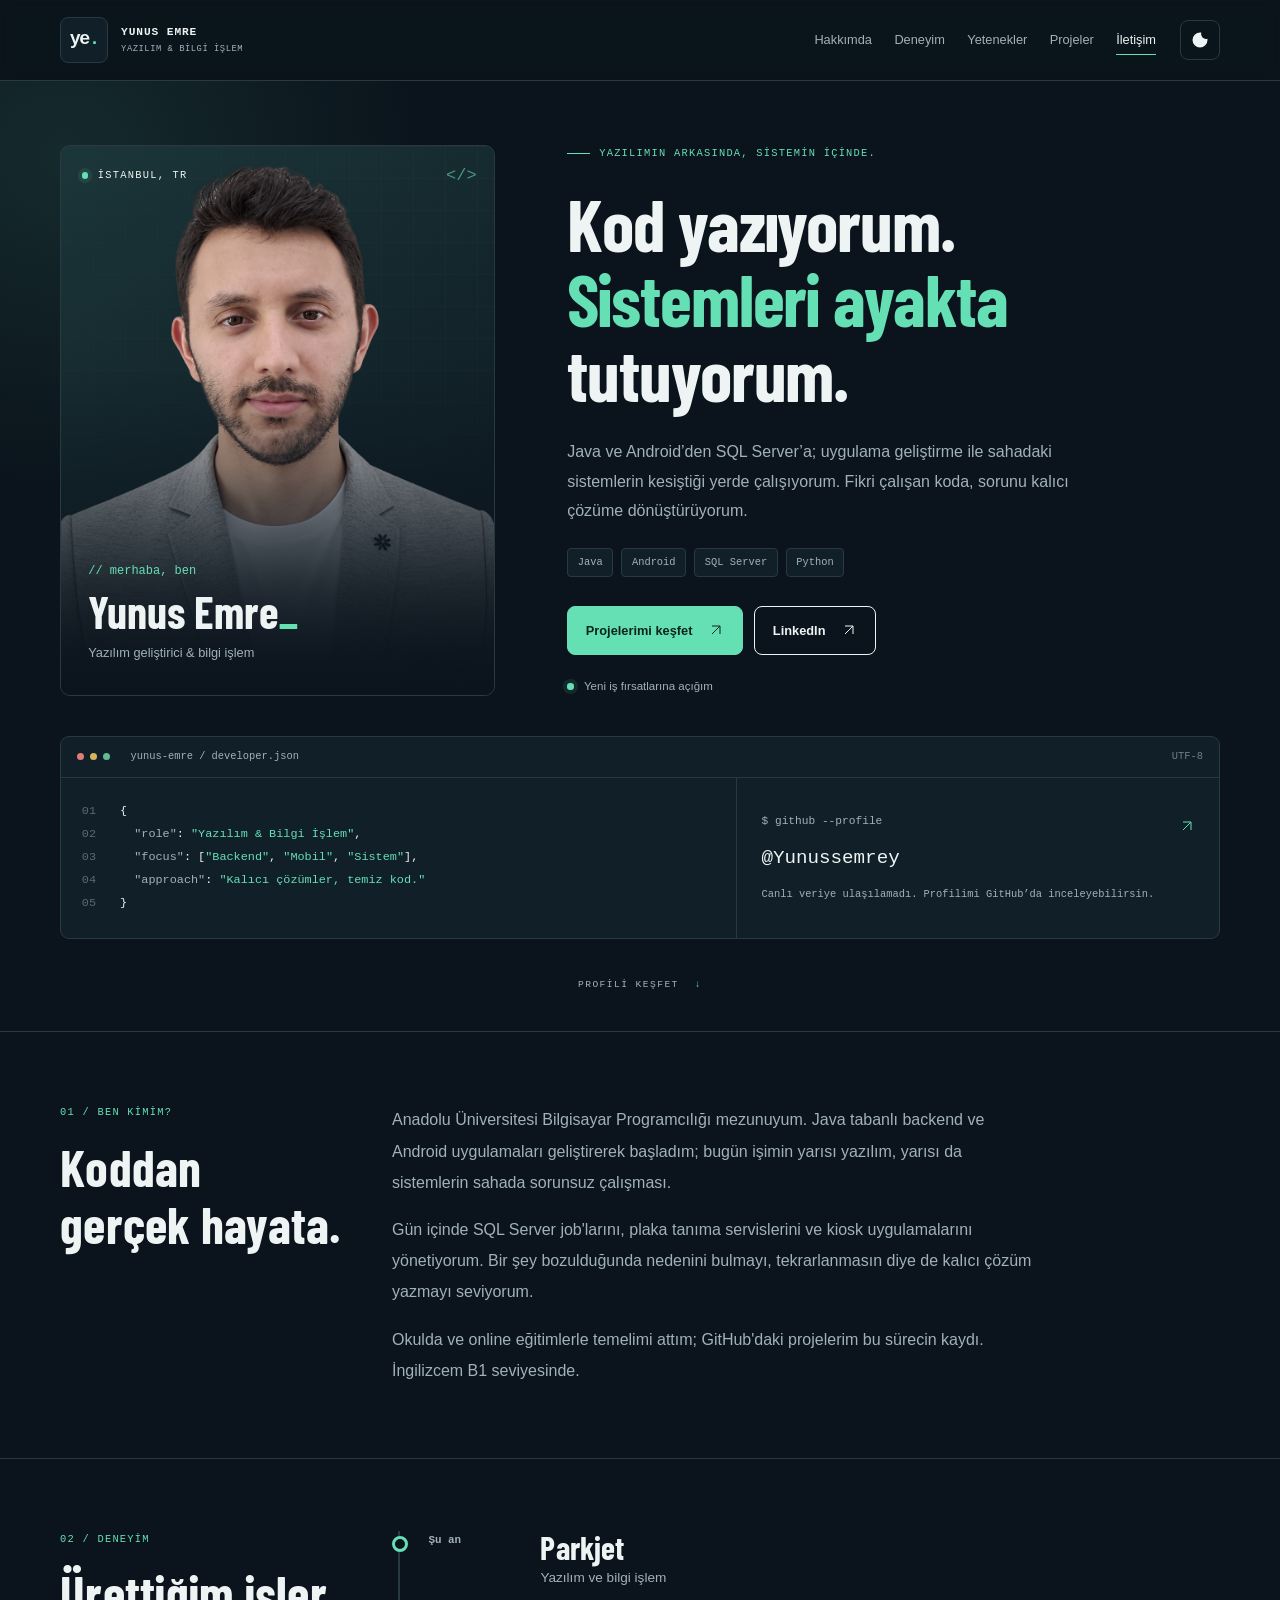
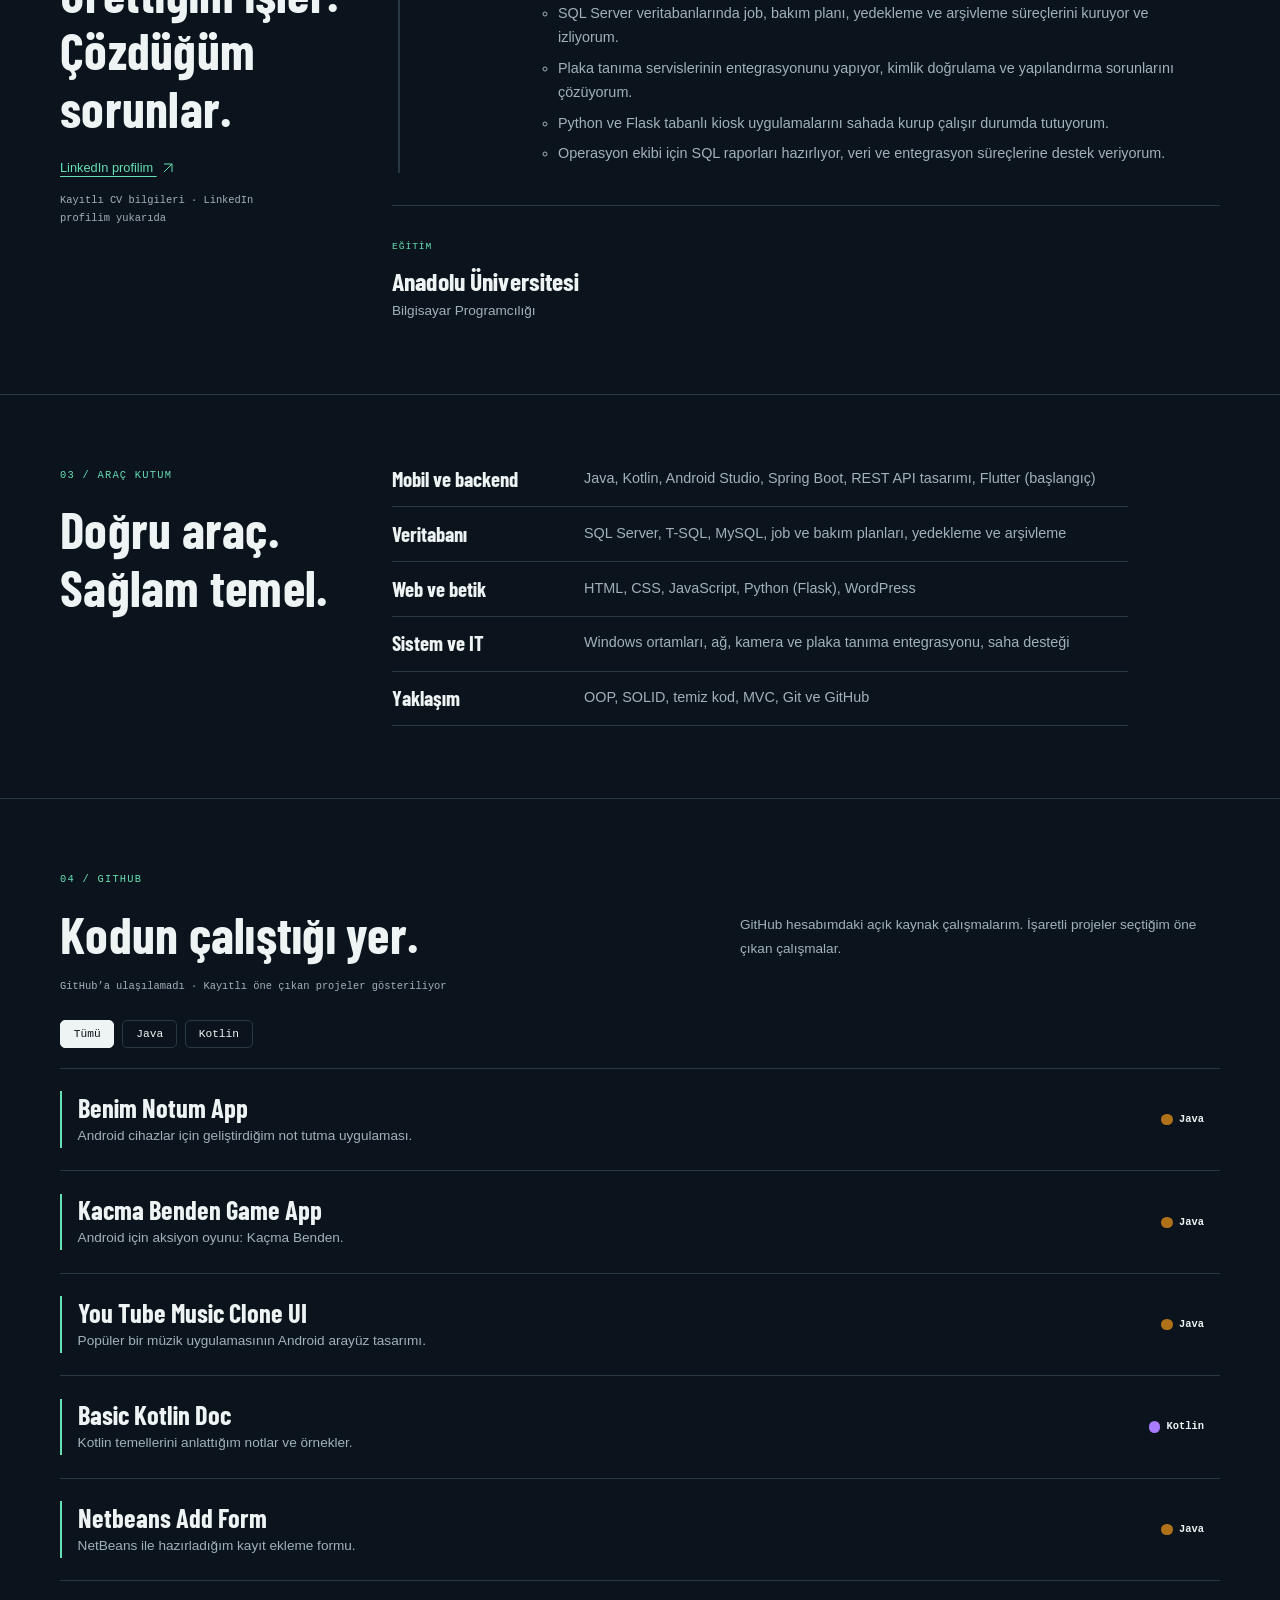
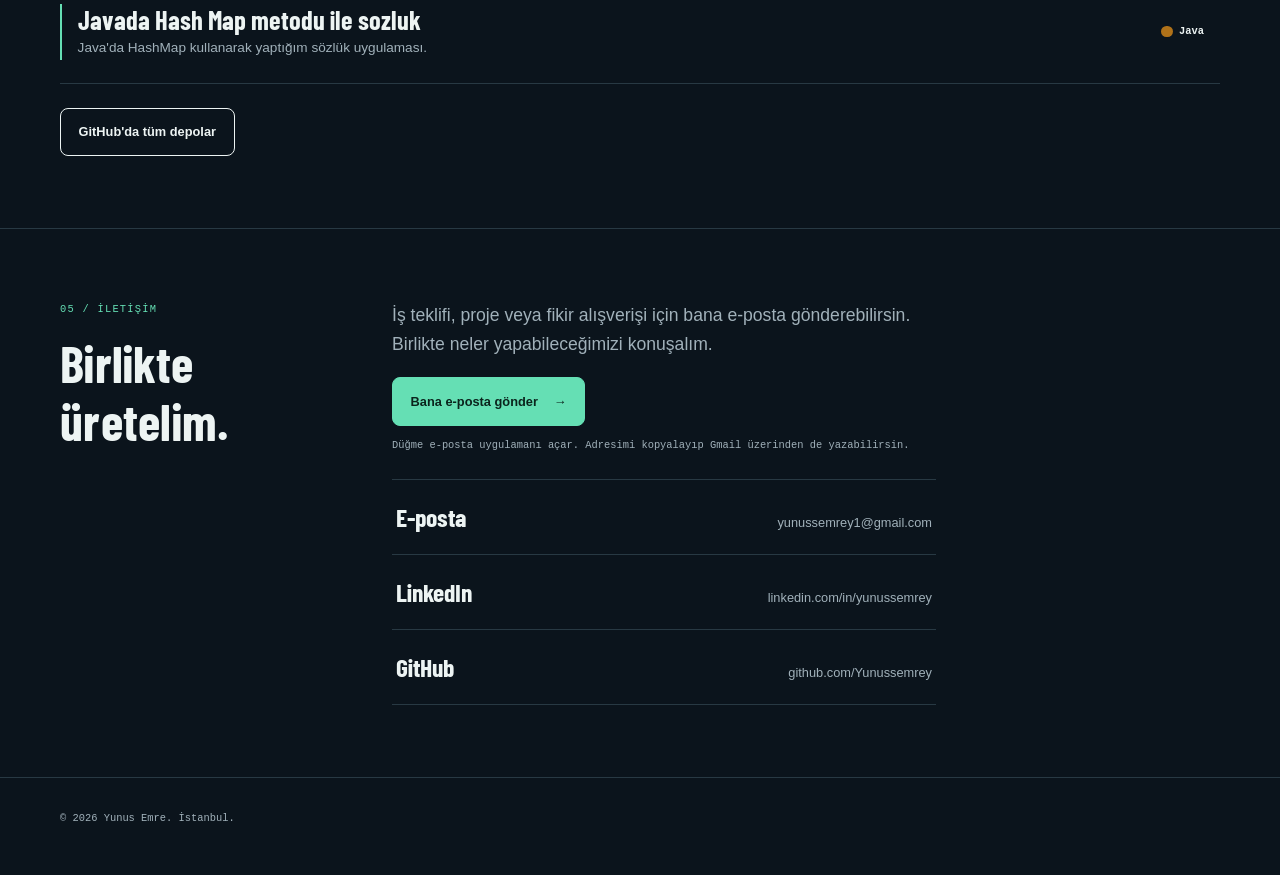
==== commit c17237fc: "v1.3" ====
--- a/index.html
+++ b/index.html
@@ -186,8 +186,11 @@
       <div class="wrap section__grid">
         <div class="section__heading"><span class="eyebrow">05 / İLETİŞİM</span><h2>Birlikte<br>üretelim.</h2></div>
         <div class="contact">
-          <p class="contact__lead">İş teklifi, proje ya da sadece fikir alışverişi için LinkedIn'den yazabilirsin. Güncel işlerimi orada paylaşıyorum.</p>
+          <p class="contact__lead">İş teklifi, proje veya fikir alışverişi için bana e-posta gönderebilirsin. Birlikte neler yapabileceğimizi konuşalım.</p>
+          <a class="btn btn--primary" href="mailto:yunussemrey1@gmail.com?subject=Web%20sitenizden%20ileti%C5%9Fim">Bana e-posta gönder <span aria-hidden="true">→</span></a>
+          <p class="data-status">Düğme e-posta uygulamanı açar. Adresimi kopyalayıp Gmail üzerinden de yazabilirsin.</p>
           <ul class="contact__links">
+            <li><a href="mailto:yunussemrey1@gmail.com">E-posta<span>yunussemrey1@gmail.com</span></a></li>
             <li><a href="https://www.linkedin.com/in/yunussemrey/" target="_blank" rel="noopener">LinkedIn<span>linkedin.com/in/yunussemrey</span></a></li>
             <li><a href="https://github.com/Yunussemrey" target="_blank" rel="noopener">GitHub<span>github.com/Yunussemrey</span></a></li>
           </ul>
